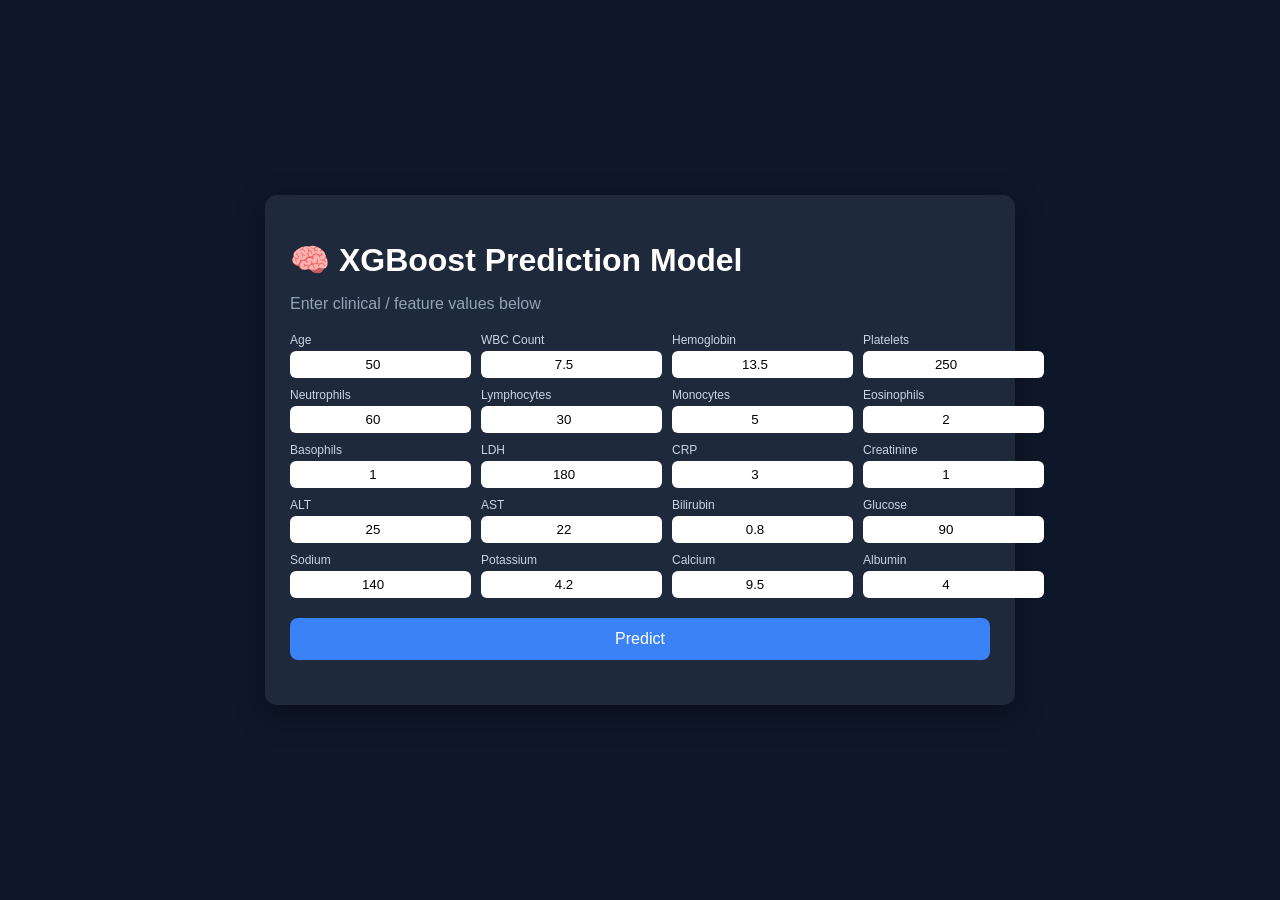
==== index.html @ 42556796 "Update the styling." ====
<!DOCTYPE html>
<html lang="en">

<head>
  <meta charset="UTF-8" />
  <meta name="viewport" content="width=device-width, initial-scale=1.0"/>
  <title>XGBoost Predictor</title>
  <link rel="stylesheet" href="style.css"/>
</head>

<body>

  <div class="container">

    <h1>🧠 XGBoost Prediction Model</h1>
    <p>Enter clinical / feature values below</p>

    <div id="inputs" class="grid"></div>

    <button onclick="predict()" id="btn">Predict</button>

    <div id="loading" class="hidden">Running model...</div>

    <div id="result" class="result"></div>

  </div>

  <script src="script.js"></script>

</body>
</html>
---- style.css ----
body {
  font-family: Arial, sans-serif;
  background: #0f172a;
  color: white;
  margin: 0;
  display: flex;
  justify-content: center;
  align-items: center;
  min-height: 100vh;
}

.container {
  width: 90%;
  max-width: 700px;
  background: #1e293b;
  padding: 25px;
  border-radius: 12px;
  box-shadow: 0 10px 30px rgba(0,0,0,0.4);
}

h1 {
  margin-bottom: 5px;
}

p {
  color: #94a3b8;
}

.grid {
  display: grid;
  grid-template-columns: repeat(4, 1fr);
  gap: 10px;
  margin-top: 20px;
}

button {
  margin-top: 20px;
  width: 100%;
  padding: 12px;
  background: #3b82f6;
  border: none;
  border-radius: 8px;
  color: white;
  font-size: 16px;
  cursor: pointer;
}

button:hover {
  background: #2563eb;
}

.result {
  margin-top: 20px;
  font-size: 18px;
  text-align: center;
}

.hidden {
  display: none;
}

.input-box {
  display: flex;
  flex-direction: column;
  font-size: 12px;
}

label {
  margin-bottom: 4px;
  color: #cbd5e1;
}

input {
  padding: 6px;
  border-radius: 6px;
  border: none;
  text-align: center;
}
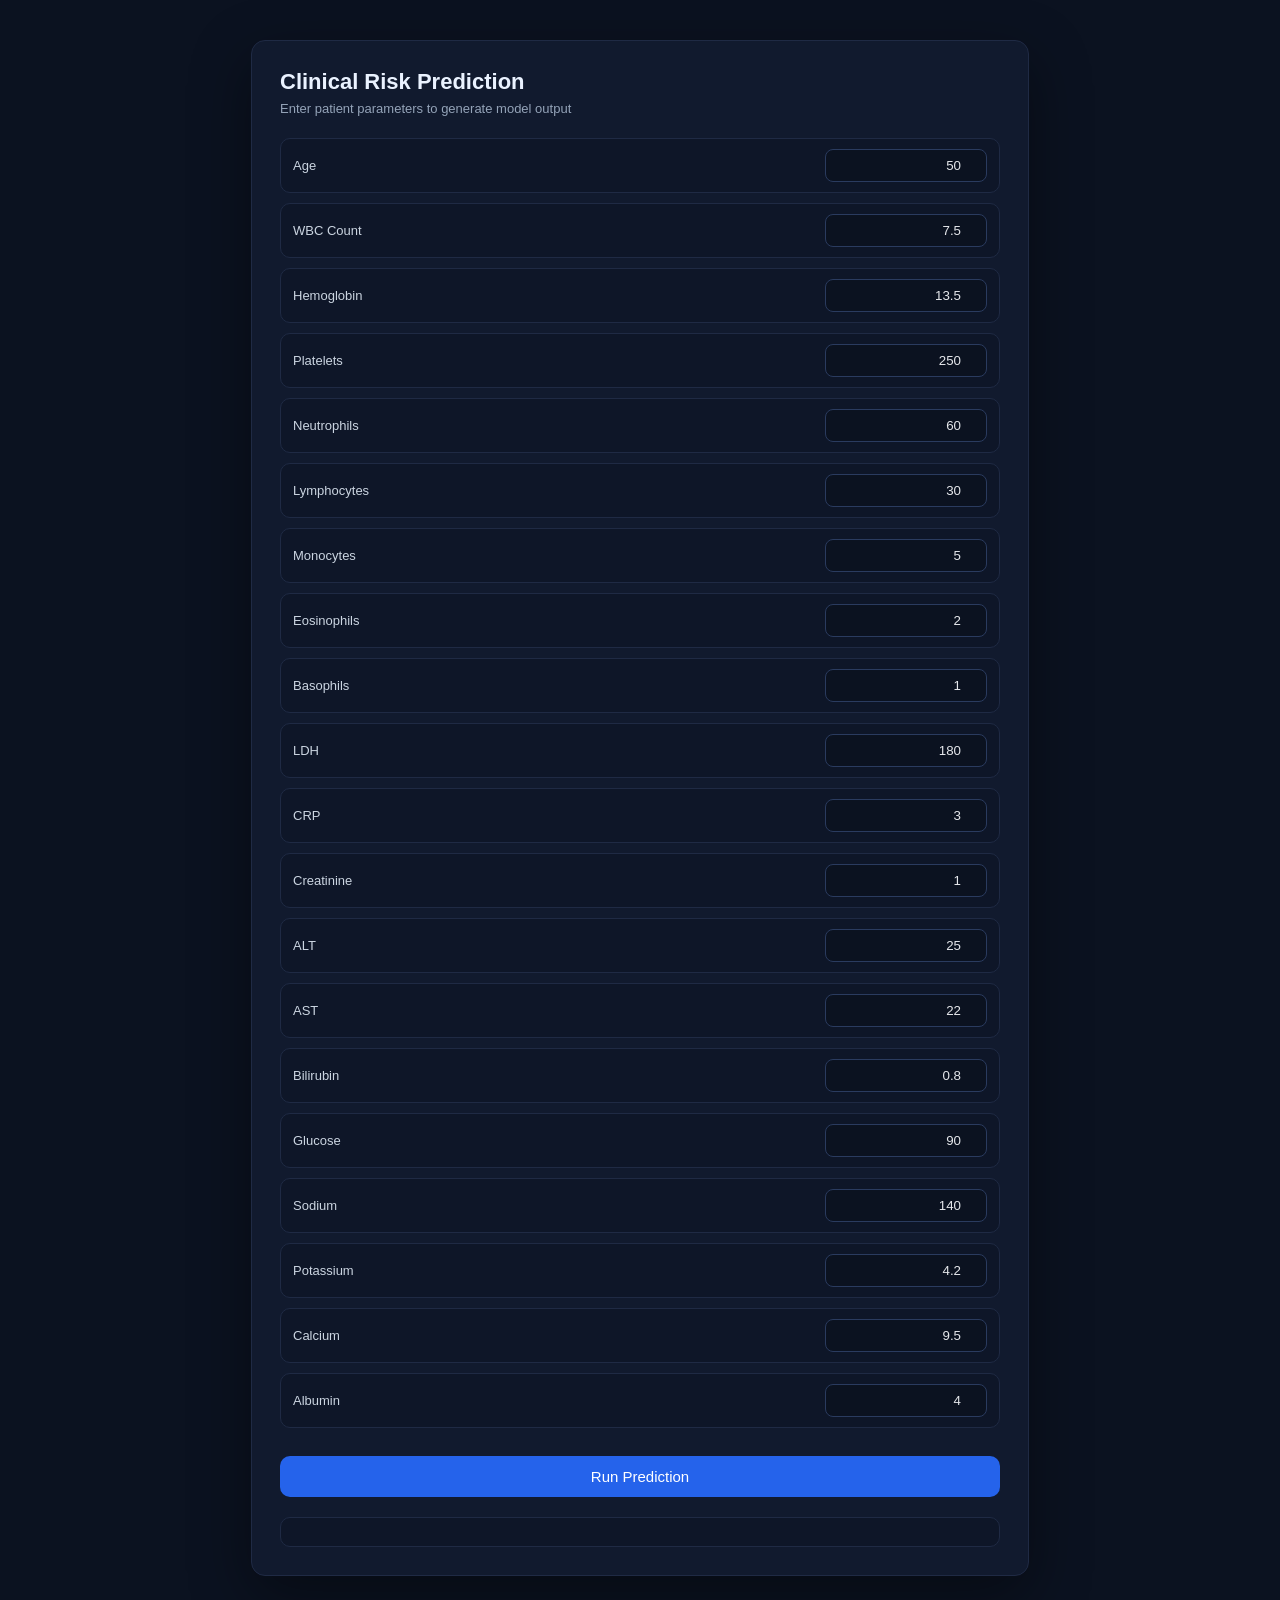
==== commit ab6b6fa5: "Update design." ====
--- a/index.html
+++ b/index.html
@@ -4,7 +4,7 @@
 <head>
   <meta charset="UTF-8" />
   <meta name="viewport" content="width=device-width, initial-scale=1.0"/>
-  <title>XGBoost Predictor</title>
+  <title>Clinical ML Predictor</title>
   <link rel="stylesheet" href="style.css"/>
 </head>
 
@@ -12,14 +12,16 @@
 
   <div class="container">
 
-    <h1>🧠 XGBoost Prediction Model</h1>
-    <p>Enter clinical / feature values below</p>
+    <div class="header">
+      <h1>Clinical Risk Prediction</h1>
+      <p>Enter patient parameters to generate model output</p>
+    </div>
 
-    <div id="inputs" class="grid"></div>
+    <div id="inputs" class="form"></div>
 
-    <button onclick="predict()" id="btn">Predict</button>
+    <button onclick="predict()" id="btn">Run Prediction</button>
 
-    <div id="loading" class="hidden">Running model...</div>
+    <div id="loading" class="hidden">Analyzing patient data...</div>
 
     <div id="result" class="result"></div>
 
--- a/style.css
+++ b/style.css
@@ -1,78 +1,115 @@
 body {
-  font-family: Arial, sans-serif;
-  background: #0f172a;
-  color: white;
   margin: 0;
+  font-family: "Inter", Arial, sans-serif;
+  background: #0b1220; /* deep clinical navy */
+  color: #e5e7eb;
   display: flex;
   justify-content: center;
-  align-items: center;
-  min-height: 100vh;
+  padding: 40px 20px;
 }
 
+/* MAIN CARD */
 .container {
-  width: 90%;
-  max-width: 700px;
-  background: #1e293b;
-  padding: 25px;
-  border-radius: 12px;
-  box-shadow: 0 10px 30px rgba(0,0,0,0.4);
+  width: 100%;
+  max-width: 720px;
+  background: #111a2e;
+  border: 1px solid #1f2a44;
+  border-radius: 14px;
+  padding: 28px;
+  box-shadow: 0 20px 60px rgba(0,0,0,0.4);
 }
 
-h1 {
-  margin-bottom: 5px;
+/* HEADER */
+.header h1 {
+  margin: 0;
+  font-size: 22px;
+  color: #eaf2ff;
 }
 
-p {
+.header p {
+  margin-top: 6px;
   color: #94a3b8;
+  font-size: 13px;
 }
 
-.grid {
-  display: grid;
-  grid-template-columns: repeat(4, 1fr);
-  gap: 10px;
-  margin-top: 20px;
+/* FORM */
+.form {
+  margin-top: 22px;
 }
 
+/* EACH ROW */
+.row {
+  display: flex;
+  justify-content: space-between;
+  align-items: center;
+  padding: 10px 12px;
+  margin-bottom: 10px;
+  background: #0e1628;
+  border: 1px solid #1f2a44;
+  border-radius: 10px;
+}
+
+/* LABEL */
+label {
+  font-size: 13px;
+  color: #cbd5e1;
+  flex: 1;
+}
+
+/* INPUT */
+input {
+  width: 140px;
+  padding: 8px 10px;
+  border-radius: 8px;
+  border: 1px solid #2a3b5f;
+  background: #0b1220;
+  color: #e5e7eb;
+  text-align: right;
+  outline: none;
+  transition: 0.2s;
+}
+
+input:focus {
+  border-color: #38bdf8;
+  box-shadow: 0 0 0 2px rgba(56,189,248,0.2);
+}
+
+/* BUTTON */
 button {
-  margin-top: 20px;
+  margin-top: 18px;
   width: 100%;
   padding: 12px;
-  background: #3b82f6;
   border: none;
-  border-radius: 8px;
+  border-radius: 10px;
+  background: #2563eb;
   color: white;
-  font-size: 16px;
+  font-size: 15px;
   cursor: pointer;
+  transition: 0.2s;
 }
 
 button:hover {
-  background: #2563eb;
+  background: #1d4ed8;
 }
 
-.result {
-  margin-top: 20px;
-  font-size: 18px;
-  text-align: center;
-}
-
+/* LOADING */
 .hidden {
   display: none;
 }
 
-.input-box {
-  display: flex;
-  flex-direction: column;
-  font-size: 12px;
+#loading {
+  margin-top: 12px;
+  font-size: 13px;
+  color: #93c5fd;
 }
 
-label {
-  margin-bottom: 4px;
-  color: #cbd5e1;
-}
-
-input {
-  padding: 6px;
-  border-radius: 6px;
-  border: none;
+/* RESULT CARD */
+.result {
+  margin-top: 20px;
+  padding: 14px;
+  background: #0e1628;
+  border: 1px solid #1f2a44;
+  border-radius: 10px;
   text-align: center;
+  font-size: 15px;
 }
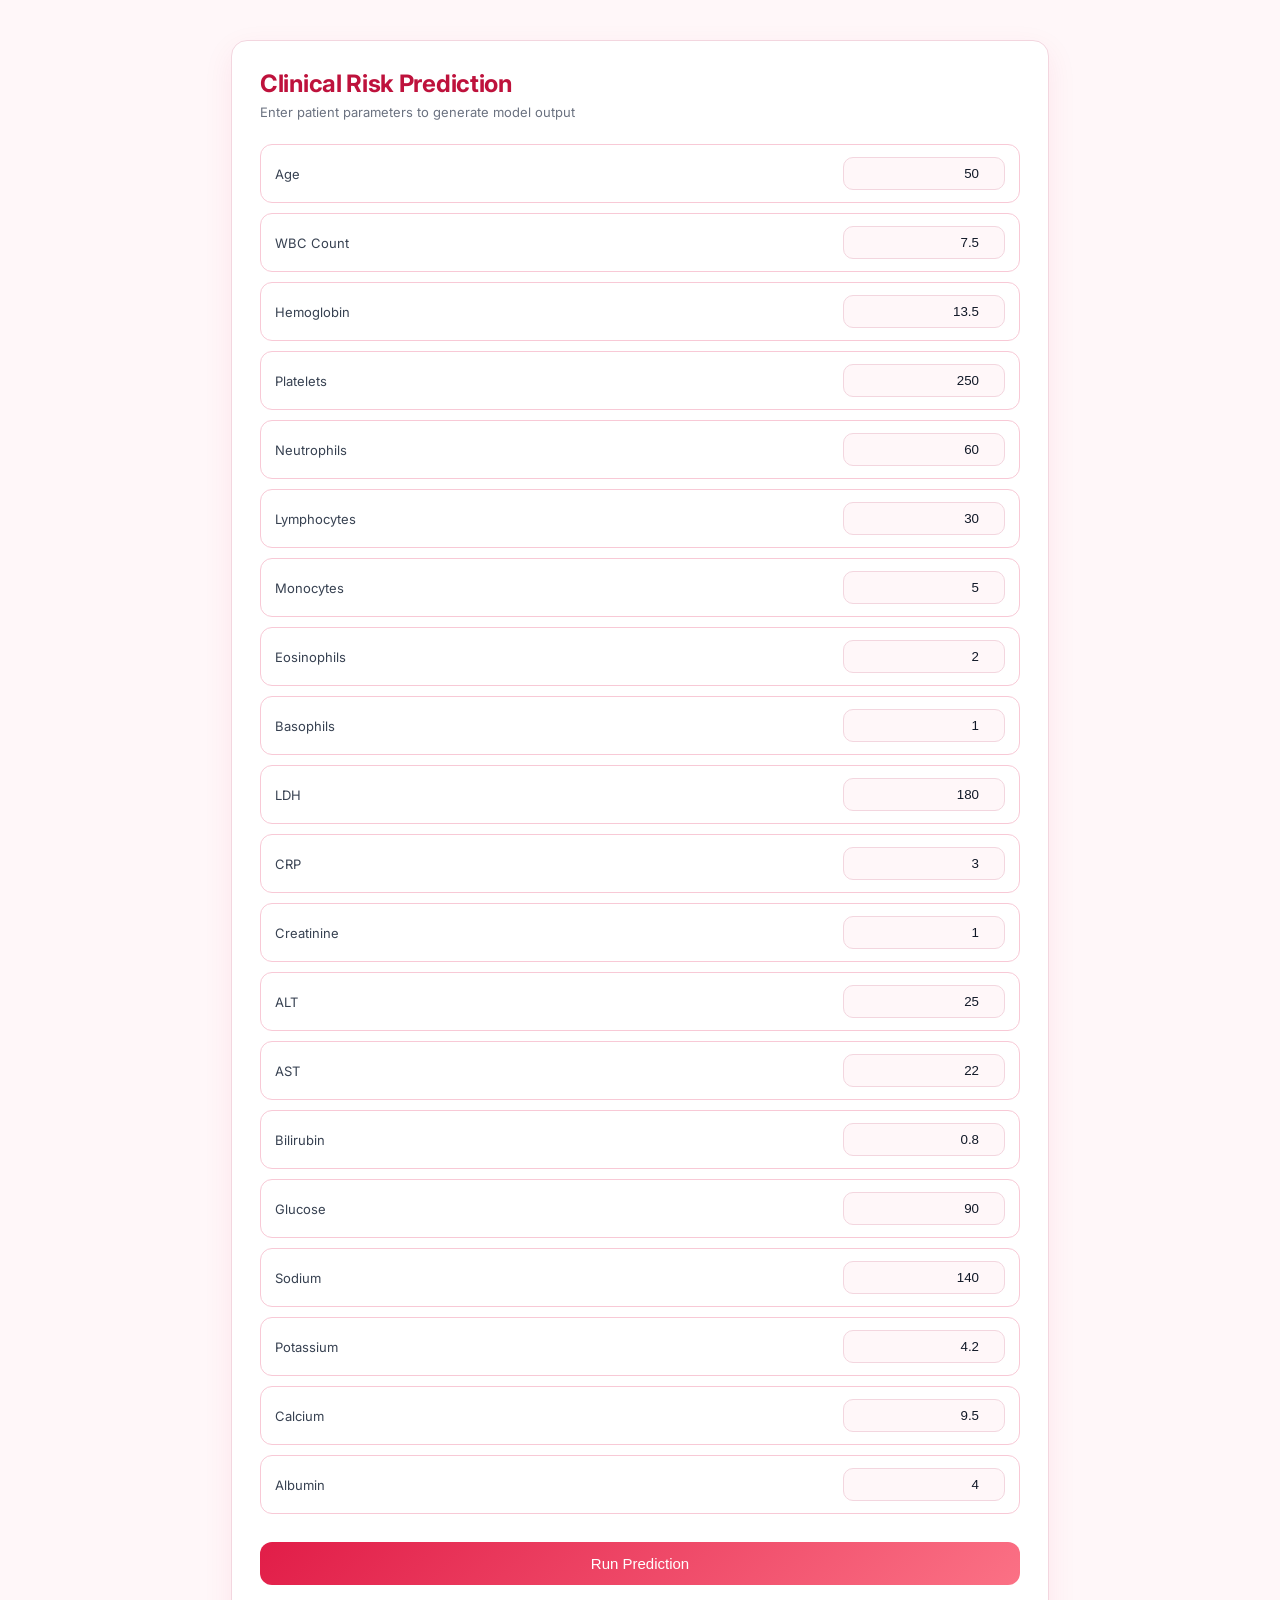
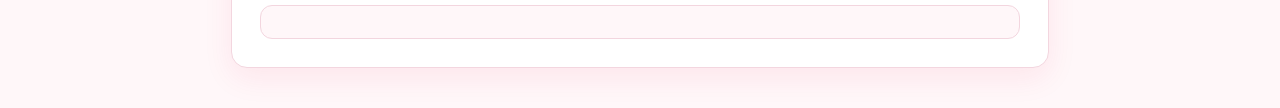
==== commit f9545214: "Change colour palette." ====
--- a/index.html
+++ b/index.html
@@ -6,6 +6,7 @@
   <meta name="viewport" content="width=device-width, initial-scale=1.0"/>
   <title>Clinical ML Predictor</title>
   <link rel="stylesheet" href="style.css"/>
+  <link href="https://fonts.googleapis.com/css2?family=Inter:wght@400;500;600&display=swap" rel="stylesheet">
 </head>
 
 <body>
--- a/style.css
+++ b/style.css
@@ -1,58 +1,65 @@
 body {
   margin: 0;
   font-family: "Inter", Arial, sans-serif;
-  background: #0b1220; /* deep clinical navy */
-  color: #e5e7eb;
+  background: #fff7f9; /* soft hematology pink-white */
+  color: #1f2937;
   display: flex;
   justify-content: center;
-  padding: 40px 20px;
+  padding: 40px 16px;
 }
 
-/* MAIN CARD */
+/* MAIN CONTAINER */
 .container {
   width: 100%;
-  max-width: 720px;
-  background: #111a2e;
-  border: 1px solid #1f2a44;
-  border-radius: 14px;
+  max-width: 760px;
+  background: #ffffff;
+  border: 1px solid #f3d6df;
+  border-radius: 16px;
   padding: 28px;
-  box-shadow: 0 20px 60px rgba(0,0,0,0.4);
+  box-shadow: 0 10px 30px rgba(225, 29, 72, 0.08);
 }
 
 /* HEADER */
 .header h1 {
   margin: 0;
-  font-size: 22px;
-  color: #eaf2ff;
+  font-size: 24px;
+  color: #be123c;
+  letter-spacing: -0.3px;
 }
 
 .header p {
   margin-top: 6px;
-  color: #94a3b8;
+  color: #6b7280;
   font-size: 13px;
 }
 
 /* FORM */
 .form {
-  margin-top: 22px;
+  margin-top: 24px;
 }
 
-/* EACH ROW */
+/* ROW (modern card-like input row) */
 .row {
   display: flex;
   justify-content: space-between;
   align-items: center;
-  padding: 10px 12px;
+  padding: 12px 14px;
   margin-bottom: 10px;
-  background: #0e1628;
-  border: 1px solid #1f2a44;
-  border-radius: 10px;
+  background: #fff;
+  border: 1px solid #f8c9d6;
+  border-radius: 12px;
+  transition: 0.2s;
+}
+
+.row:hover {
+  border-color: #e11d48;
+  box-shadow: 0 4px 12px rgba(225, 29, 72, 0.08);
 }
 
 /* LABEL */
 label {
   font-size: 13px;
-  color: #cbd5e1;
+  color: #374151;
   flex: 1;
 }
 
@@ -60,36 +67,38 @@
 input {
   width: 140px;
   padding: 8px 10px;
-  border-radius: 8px;
-  border: 1px solid #2a3b5f;
-  background: #0b1220;
-  color: #e5e7eb;
+  border-radius: 10px;
+  border: 1px solid #f3d6df;
+  background: #fff7f9;
+  color: #111827;
   text-align: right;
   outline: none;
   transition: 0.2s;
 }
 
 input:focus {
-  border-color: #38bdf8;
-  box-shadow: 0 0 0 2px rgba(56,189,248,0.2);
+  border-color: #e11d48;
+  box-shadow: 0 0 0 3px rgba(225, 29, 72, 0.12);
 }
 
 /* BUTTON */
 button {
   margin-top: 18px;
   width: 100%;
-  padding: 12px;
+  padding: 13px;
   border: none;
-  border-radius: 10px;
-  background: #2563eb;
+  border-radius: 12px;
+  background: linear-gradient(135deg, #e11d48, #fb7185);
   color: white;
   font-size: 15px;
+  font-weight: 500;
   cursor: pointer;
   transition: 0.2s;
 }
 
 button:hover {
-  background: #1d4ed8;
+  transform: translateY(-1px);
+  box-shadow: 0 10px 20px rgba(225, 29, 72, 0.2);
 }
 
 /* LOADING */
@@ -100,16 +109,21 @@
 #loading {
   margin-top: 12px;
   font-size: 13px;
-  color: #93c5fd;
+  color: #be123c;
 }
 
 /* RESULT CARD */
 .result {
   margin-top: 20px;
-  padding: 14px;
-  background: #0e1628;
-  border: 1px solid #1f2a44;
-  border-radius: 10px;
+  padding: 16px;
+  background: #fff7f9;
+  border: 1px solid #f3d6df;
+  border-radius: 12px;
   text-align: center;
   font-size: 15px;
+}
+
+/* RESULT EMPHASIS */
+.result b {
+  color: #be123c;
 }
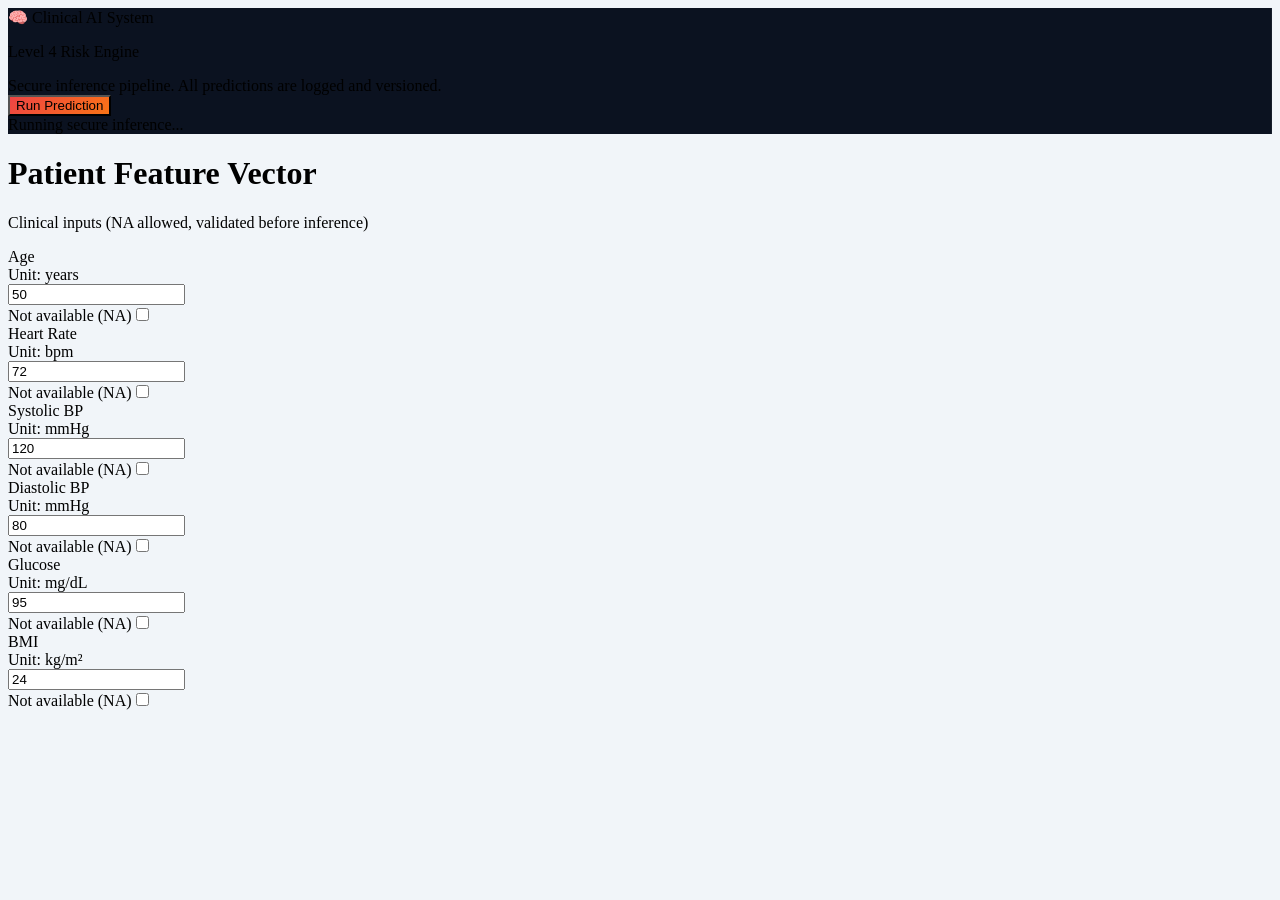
==== commit 78db41ff: "update styling." ====
--- a/index.html
+++ b/index.html
@@ -1,34 +1,45 @@
 <!DOCTYPE html>
 <html lang="en">
-
 <head>
   <meta charset="UTF-8" />
   <meta name="viewport" content="width=device-width, initial-scale=1.0"/>
-  <title>Clinical ML Predictor</title>
+  <title>Clinical AI Risk Dashboard</title>
+
   <link rel="stylesheet" href="style.css"/>
-  <link href="https://fonts.googleapis.com/css2?family=Inter:wght@400;500;600&display=swap" rel="stylesheet">
+  <link href="https://fonts.googleapis.com/css2?family=Inter:wght@400;500;600;700&display=swap" rel="stylesheet">
 </head>
 
 <body>
 
-  <div class="container">
+<div class="app">
 
-    <div class="header">
-      <h1>Clinical Risk Prediction</h1>
-      <p>Enter patient parameters to generate model output</p>
+  <aside class="sidebar">
+    <div class="logo">🧠 Clinical AI System</div>
+    <p class="subtitle">Level 4 Risk Engine</p>
+
+    <div class="info-box">
+      Secure inference pipeline. All predictions are logged and versioned.
     </div>
 
-    <div id="inputs" class="form"></div>
+    <button class="primary-btn" id="predictBtn">
+      Run Prediction
+    </button>
 
-    <button onclick="predict()" id="btn">Run Prediction</button>
+    <div id="loading" class="loading hidden">Running secure inference...</div>
 
-    <div id="loading" class="hidden">Analyzing patient data...</div>
+    <div id="result" class="result hidden"></div>
+  </aside>
 
-    <div id="result" class="result"></div>
+  <main class="main">
+    <h1>Patient Feature Vector</h1>
+    <p class="hint">Clinical inputs (NA allowed, validated before inference)</p>
 
-  </div>
+    <div id="inputs" class="grid"></div>
+  </main>
 
-  <script src="script.js"></script>
+</div>
+
+<script src="script.js"></script>
 
 </body>
 </html>
--- a/style.css
+++ b/style.css
@@ -1,129 +1,18 @@
 body {
-  margin: 0;
-  font-family: "Inter", Arial, sans-serif;
-  background: #fff7f9; /* soft hematology pink-white */
-  color: #1f2937;
-  display: flex;
-  justify-content: center;
-  padding: 40px 16px;
+  background: #f1f5f9;
 }
 
-/* MAIN CONTAINER */
-.container {
-  width: 100%;
-  max-width: 760px;
-  background: #ffffff;
-  border: 1px solid #f3d6df;
-  border-radius: 16px;
-  padding: 28px;
-  box-shadow: 0 10px 30px rgba(225, 29, 72, 0.08);
+/* stronger enterprise feel */
+.sidebar {
+  background: #0b1220;
+  border-right: 1px solid rgba(255,255,255,0.05);
 }
 
-/* HEADER */
-.header h1 {
-  margin: 0;
-  font-size: 24px;
-  color: #be123c;
-  letter-spacing: -0.3px;
+.primary-btn {
+  background: linear-gradient(135deg, #ef4444, #f97316);
 }
 
-.header p {
-  margin-top: 6px;
-  color: #6b7280;
-  font-size: 13px;
-}
-
-/* FORM */
-.form {
-  margin-top: 24px;
-}
-
-/* ROW (modern card-like input row) */
-.row {
-  display: flex;
-  justify-content: space-between;
-  align-items: center;
-  padding: 12px 14px;
-  margin-bottom: 10px;
-  background: #fff;
-  border: 1px solid #f8c9d6;
-  border-radius: 12px;
-  transition: 0.2s;
-}
-
-.row:hover {
-  border-color: #e11d48;
-  box-shadow: 0 4px 12px rgba(225, 29, 72, 0.08);
-}
-
-/* LABEL */
-label {
-  font-size: 13px;
-  color: #374151;
-  flex: 1;
-}
-
-/* INPUT */
-input {
-  width: 140px;
-  padding: 8px 10px;
-  border-radius: 10px;
-  border: 1px solid #f3d6df;
-  background: #fff7f9;
-  color: #111827;
-  text-align: right;
-  outline: none;
-  transition: 0.2s;
-}
-
-input:focus {
-  border-color: #e11d48;
-  box-shadow: 0 0 0 3px rgba(225, 29, 72, 0.12);
-}
-
-/* BUTTON */
-button {
-  margin-top: 18px;
-  width: 100%;
-  padding: 13px;
-  border: none;
-  border-radius: 12px;
-  background: linear-gradient(135deg, #e11d48, #fb7185);
-  color: white;
-  font-size: 15px;
-  font-weight: 500;
-  cursor: pointer;
-  transition: 0.2s;
-}
-
-button:hover {
-  transform: translateY(-1px);
-  box-shadow: 0 10px 20px rgba(225, 29, 72, 0.2);
-}
-
-/* LOADING */
-.hidden {
-  display: none;
-}
-
-#loading {
-  margin-top: 12px;
-  font-size: 13px;
-  color: #be123c;
-}
-
-/* RESULT CARD */
-.result {
-  margin-top: 20px;
-  padding: 16px;
-  background: #fff7f9;
-  border: 1px solid #f3d6df;
-  border-radius: 12px;
-  text-align: center;
-  font-size: 15px;
-}
-
-/* RESULT EMPHASIS */
-.result b {
-  color: #be123c;
+.primary-btn:disabled {
+  opacity: 0.5;
+  cursor: not-allowed;
 }
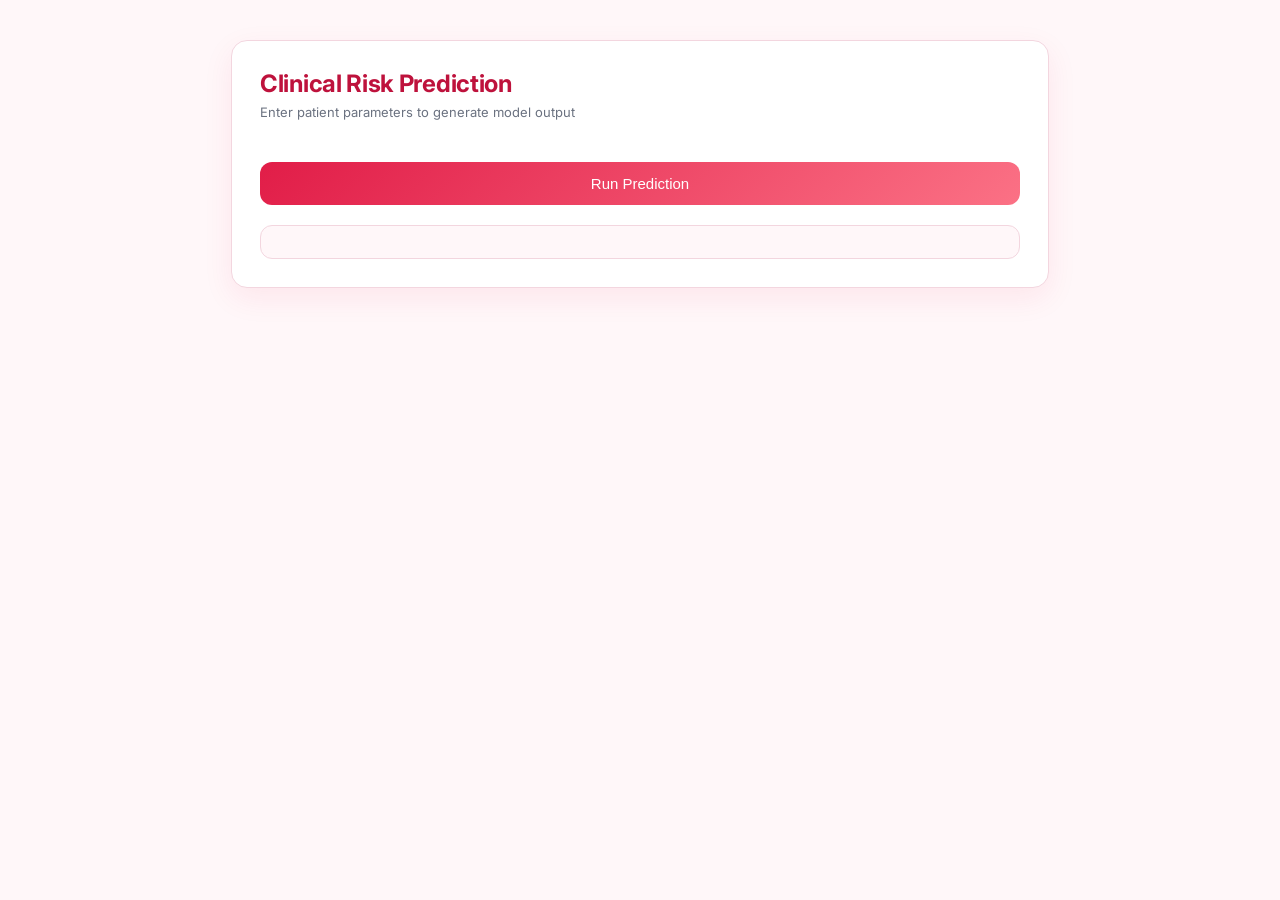
==== commit 7fd1744b: "Fix form." ====
--- a/index.html
+++ b/index.html
@@ -1,45 +1,34 @@
 <!DOCTYPE html>
 <html lang="en">
+
 <head>
   <meta charset="UTF-8" />
   <meta name="viewport" content="width=device-width, initial-scale=1.0"/>
-  <title>Clinical AI Risk Dashboard</title>
-
+  <title>Clinical ML Predictor</title>
   <link rel="stylesheet" href="style.css"/>
-  <link href="https://fonts.googleapis.com/css2?family=Inter:wght@400;500;600;700&display=swap" rel="stylesheet">
+  <link href="https://fonts.googleapis.com/css2?family=Inter:wght@400;500;600&display=swap" rel="stylesheet">
 </head>
 
 <body>
 
-<div class="app">
+  <div class="container">
 
-  <aside class="sidebar">
-    <div class="logo">🧠 Clinical AI System</div>
-    <p class="subtitle">Level 4 Risk Engine</p>
-
-    <div class="info-box">
-      Secure inference pipeline. All predictions are logged and versioned.
+    <div class="header">
+      <h1>Clinical Risk Prediction</h1>
+      <p>Enter patient parameters to generate model output</p>
     </div>
 
-    <button class="primary-btn" id="predictBtn">
-      Run Prediction
-    </button>
+    <div id="inputs" class="form"></div>
 
-    <div id="loading" class="loading hidden">Running secure inference...</div>
+    <button onclick="predict()" id="btn">Run Prediction</button>
 
-    <div id="result" class="result hidden"></div>
-  </aside>
+    <div id="loading" class="hidden">Analyzing patient data...</div>
 
-  <main class="main">
-    <h1>Patient Feature Vector</h1>
-    <p class="hint">Clinical inputs (NA allowed, validated before inference)</p>
+    <div id="result" class="result"></div>
 
-    <div id="inputs" class="grid"></div>
-  </main>
+  </div>
 
-</div>
-
-<script src="script.js"></script>
+  <script src="script.js"></script>
 
 </body>
 </html>
--- a/style.css
+++ b/style.css
@@ -1,18 +1,176 @@
 body {
-  background: #f1f5f9;
+  margin: 0;
+  font-family: "Inter", Arial, sans-serif;
+  background: #fff7f9; /* soft hematology pink-white */
+  color: #1f2937;
+  display: flex;
+  justify-content: center;
+  padding: 40px 16px;
 }
 
-/* stronger enterprise feel */
-.sidebar {
-  background: #0b1220;
-  border-right: 1px solid rgba(255,255,255,0.05);
+/* MAIN CONTAINER */
+.container {
+  width: 100%;
+  max-width: 760px;
+  background: #ffffff;
+  border: 1px solid #f3d6df;
+  border-radius: 16px;
+  padding: 28px;
+  box-shadow: 0 10px 30px rgba(225, 29, 72, 0.08);
 }
 
-.primary-btn {
-  background: linear-gradient(135deg, #ef4444, #f97316);
+/* HEADER */
+.header h1 {
+  margin: 0;
+  font-size: 24px;
+  color: #be123c;
+  letter-spacing: -0.3px;
 }
 
-.primary-btn:disabled {
-  opacity: 0.5;
-  cursor: not-allowed;
+.header p {
+  margin-top: 6px;
+  color: #6b7280;
+  font-size: 13px;
+}
+
+/* FORM */
+.form {
+  margin-top: 24px;
+}
+
+/* ROW (modern card-like input row) */
+.row {
+  display: flex;
+  justify-content: space-between;
+  align-items: center;
+  padding: 12px 14px;
+  margin-bottom: 10px;
+  background: #fff;
+  border: 1px solid #f8c9d6;
+  border-radius: 12px;
+  transition: 0.2s;
+}
+
+.row:hover {
+  border-color: #e11d48;
+  box-shadow: 0 4px 12px rgba(225, 29, 72, 0.08);
+}
+
+/* LABEL */
+label {
+  font-size: 13px;
+  color: #374151;
+  flex: 1;
+}
+
+/* INPUT */
+input {
+  width: 140px;
+  padding: 8px 10px;
+  border-radius: 10px;
+  border: 1px solid #f3d6df;
+  background: #fff7f9;
+  color: #111827;
+  text-align: right;
+  outline: none;
+  transition: 0.2s;
+}
+
+input:focus {
+  border-color: #e11d48;
+  box-shadow: 0 0 0 3px rgba(225, 29, 72, 0.12);
+}
+
+/* BUTTON */
+button {
+  margin-top: 18px;
+  width: 100%;
+  padding: 13px;
+  border: none;
+  border-radius: 12px;
+  background: linear-gradient(135deg, #e11d48, #fb7185);
+  color: white;
+  font-size: 15px;
+  font-weight: 500;
+  cursor: pointer;
+  transition: 0.2s;
+}
+
+button:hover {
+  transform: translateY(-1px);
+  box-shadow: 0 10px 20px rgba(225, 29, 72, 0.2);
+}
+
+/* LOADING */
+.hidden {
+  display: none;
+}
+
+#loading {
+  margin-top: 12px;
+  font-size: 13px;
+  color: #be123c;
+}
+
+/* RESULT CARD */
+.result {
+  margin-top: 20px;
+  padding: 16px;
+  background: #fff7f9;
+  border: 1px solid #f3d6df;
+  border-radius: 12px;
+  text-align: center;
+  font-size: 15px;
+}
+
+/* RESULT EMPHASIS */
+.result b {
+  color: #be123c;
+}
+
+.feature-block {
+  padding: 14px;
+  margin-bottom: 10px;
+  border: 1px solid #f3d6df;
+  border-radius: 12px;
+  background: #fff;
+}
+
+/* LABEL */
+.feature-label {
+  font-size: 15px;
+  font-weight: 500;
+  margin-bottom: 8px;
+  color: #1f2937;
+}
+
+/* INPUT */
+.feature-block input[type="number"] {
+  width: 100%;
+  padding: 10px;
+  border-radius: 10px;
+  border: 1px solid #f3d6df;
+  background: #fff7f9;
+  font-size: 14px;
+  margin-bottom: 8px;
+}
+
+/* NA CHECKBOX ROW */
+.na-wrapper {
+  display: flex;
+  align-items: center;
+  gap: 6px;
+  font-size: 12px;
+  color: #6b7280;
+}
+
+/* CHECKBOX ACCENT */
+.na-wrapper input {
+  accent-color: #e11d48;
+}
+
+input:disabled {
+  background: #f1f5f9;
+  color: #9ca3af;
+  font-style: italic;
 }
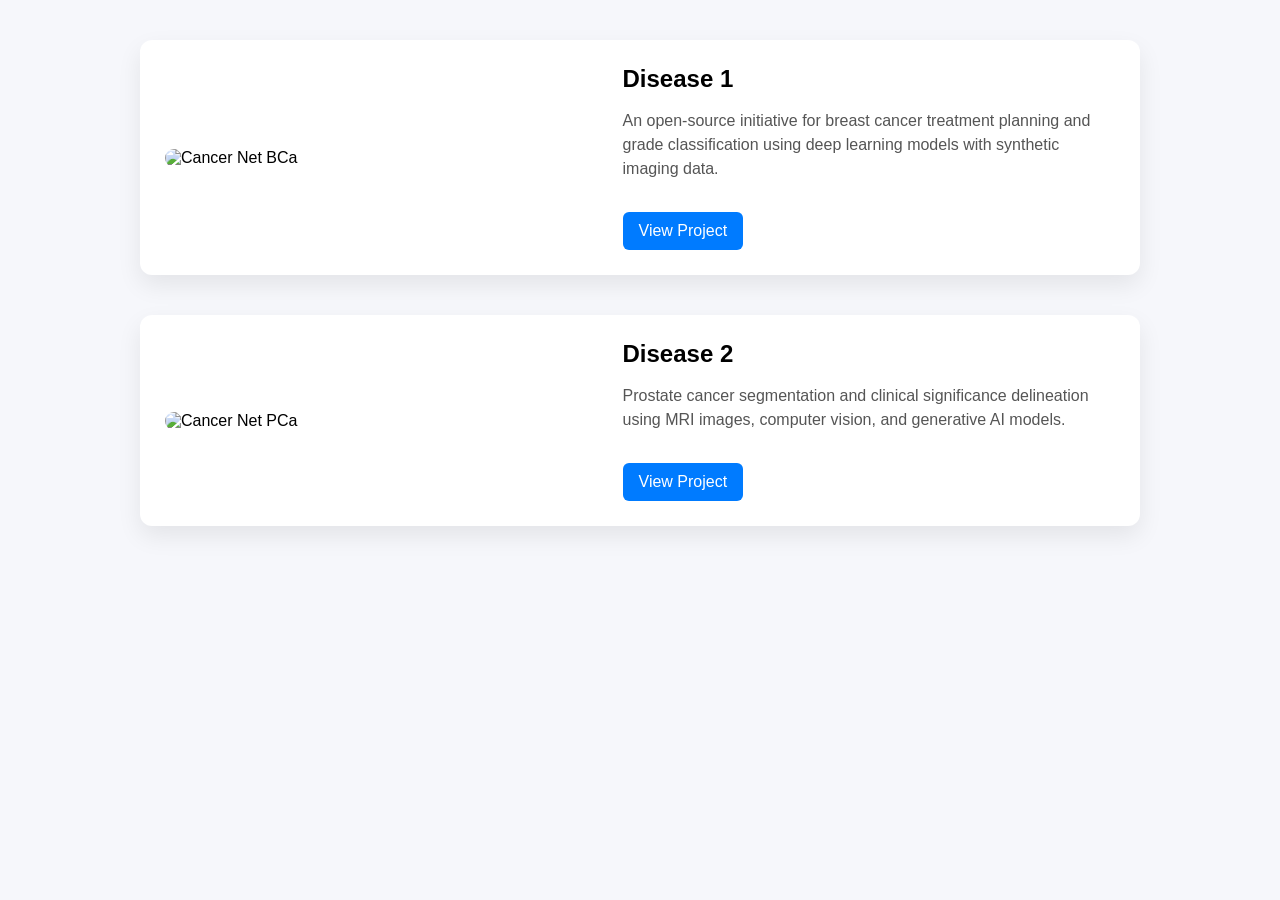
==== commit a45195ed: "Add landing page." ====
--- a/index.html
+++ b/index.html
@@ -1,34 +1,119 @@
 <!DOCTYPE html>
 <html lang="en">
+<head>
+<meta charset="UTF-8" />
+<meta name="viewport" content="width=device-width, initial-scale=1.0"/>
+<title>Projects</title>
 
-<head>
-  <meta charset="UTF-8" />
-  <meta name="viewport" content="width=device-width, initial-scale=1.0"/>
-  <title>Clinical ML Predictor</title>
-  <link rel="stylesheet" href="style.css"/>
-  <link href="https://fonts.googleapis.com/css2?family=Inter:wght@400;500;600&display=swap" rel="stylesheet">
+<style>
+body {
+  font-family: Arial, sans-serif;
+  margin: 0;
+  background: #f6f7fb;
+  padding: 40px;
+}
+
+.container {
+  max-width: 1000px;
+  margin: auto;
+  display: flex;
+  flex-direction: column;
+  gap: 40px;
+}
+
+/* Project card */
+.project {
+  display: flex;
+  gap: 30px;
+  align-items: center;
+  background: white;
+  padding: 25px;
+  border-radius: 12px;
+  box-shadow: 0 10px 25px rgba(0,0,0,0.08);
+}
+
+.project img {
+  width: 45%;
+  border-radius: 10px;
+  object-fit: cover;
+}
+
+.project-content {
+  flex: 1;
+}
+
+.project h2 {
+  margin: 0 0 10px;
+}
+
+.project p {
+  color: #555;
+  line-height: 1.5;
+}
+
+/* Link styled like button */
+.project a {
+  display: inline-block;
+  margin-top: 15px;
+  padding: 10px 16px;
+  background: #007bff;
+  color: white;
+  text-decoration: none;
+  border-radius: 6px;
+}
+
+.project a:hover {
+  background: #0056b3;
+}
+
+/* responsive */
+@media (max-width: 768px) {
+  .project {
+    flex-direction: column;
+  }
+
+  .project img {
+    width: 100%;
+  }
+}
+</style>
 </head>
 
 <body>
 
-  <div class="container">
+<div class="container">
 
-    <div class="header">
-      <h1>Clinical Risk Prediction</h1>
-      <p>Enter patient parameters to generate model output</p>
+  <!-- Project 1 -->
+  <div class="project">
+    <img src="https://via.placeholder.com/500x300" alt="Cancer Net BCa">
+
+    <div class="project-content">
+      <h2>Disease 1</h2>
+      <p>
+        An open-source initiative for breast cancer treatment planning and grade classification
+        using deep learning models with synthetic imaging data.
+      </p>
+
+      <a href="disease1.html">View Project</a>
     </div>
-
-    <div id="inputs" class="form"></div>
-
-    <button onclick="predict()" id="btn">Run Prediction</button>
-
-    <div id="loading" class="hidden">Analyzing patient data...</div>
-
-    <div id="result" class="result"></div>
-
   </div>
 
-  <script src="script.js"></script>
+  <!-- Project 2 -->
+  <div class="project">
+    <img src="https://via.placeholder.com/500x300" alt="Cancer Net PCa">
+
+    <div class="project-content">
+      <h2>Disease 2</h2>
+      <p>
+        Prostate cancer segmentation and clinical significance delineation using MRI images,
+        computer vision, and generative AI models.
+      </p>
+
+      <a href="disease2.html">View Project</a>
+    </div>
+  </div>
+
+</div>
 
 </body>
 </html>
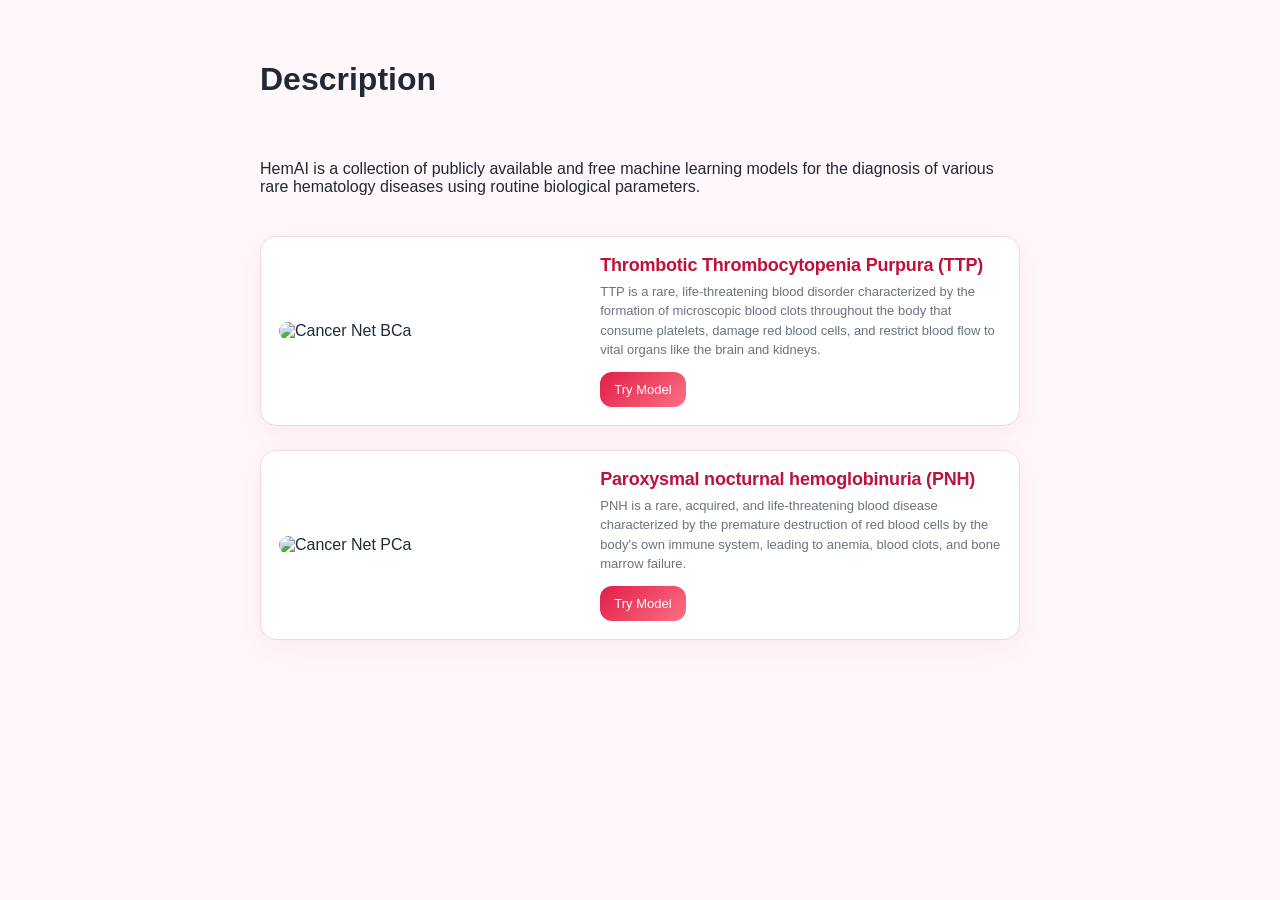
==== commit bb39b886: "Update the content for the webpage." ====
--- a/index.html
+++ b/index.html
@@ -3,73 +3,101 @@
 <head>
 <meta charset="UTF-8" />
 <meta name="viewport" content="width=device-width, initial-scale=1.0"/>
-<title>Projects</title>
+<title>HemAI</title>
 
 <style>
 body {
-  font-family: Arial, sans-serif;
   margin: 0;
-  background: #f6f7fb;
-  padding: 40px;
+  font-family: "Inter", Arial, sans-serif;
+  background: #fff7f9; /* soft pink medical theme */
+  color: #1f2937;
+  display: flex;
+  justify-content: center;
+  padding: 40px 16px;
 }
 
+/* MAIN CONTAINER */
 .container {
-  max-width: 1000px;
-  margin: auto;
+  width: 100%;
+  max-width: 760px;
   display: flex;
   flex-direction: column;
-  gap: 40px;
+  gap: 24px;
 }
 
-/* Project card */
+/* PROJECT CARD */
 .project {
   display: flex;
-  gap: 30px;
+  gap: 18px;
   align-items: center;
-  background: white;
-  padding: 25px;
-  border-radius: 12px;
-  box-shadow: 0 10px 25px rgba(0,0,0,0.08);
+  background: #ffffff;
+  border: 1px solid #f3d6df;
+  border-radius: 16px;
+  padding: 18px;
+  box-shadow: 0 10px 30px rgba(225, 29, 72, 0.06);
+  transition: 0.25s ease;
 }
 
+/* hover effect like modern SaaS cards */
+.project:hover {
+  transform: translateY(-2px);
+  box-shadow: 0 14px 35px rgba(225, 29, 72, 0.12);
+  border-color: #f8c9d6;
+}
+
+/* IMAGE */
 .project img {
-  width: 45%;
-  border-radius: 10px;
+  width: 42%;
+  border-radius: 12px;
   object-fit: cover;
 }
 
+/* TEXT AREA */
 .project-content {
   flex: 1;
 }
 
+/* TITLE */
 .project h2 {
-  margin: 0 0 10px;
+  margin: 0 0 6px;
+  font-size: 18px;
+  color: #be123c;
+  letter-spacing: -0.2px;
 }
 
+/* DESCRIPTION */
 .project p {
-  color: #555;
+  margin: 0;
+  font-size: 13px;
+  color: #6b7280;
   line-height: 1.5;
 }
 
-/* Link styled like button */
+/* BUTTON LINK */
 .project a {
   display: inline-block;
-  margin-top: 15px;
-  padding: 10px 16px;
-  background: #007bff;
+  margin-top: 12px;
+  padding: 10px 14px;
+  border-radius: 12px;
+  background: linear-gradient(135deg, #e11d48, #fb7185);
   color: white;
   text-decoration: none;
-  border-radius: 6px;
+  font-size: 13px;
+  font-weight: 500;
+  transition: 0.2s ease;
 }
 
+/* BUTTON HOVER */
 .project a:hover {
-  background: #0056b3;
+  transform: translateY(-1px);
+  box-shadow: 0 10px 20px rgba(225, 29, 72, 0.2);
 }
 
-/* responsive */
+/* RESPONSIVE */
 @media (max-width: 768px) {
   .project {
     flex-direction: column;
+    align-items: flex-start;
   }
 
   .project img {
@@ -82,19 +110,23 @@
 <body>
 
 <div class="container">
+    <h1>Description</h1>
+
+  <p>
+    HemAI is a collection of publicly available and free machine learning models for the diagnosis of various rare hematology diseases using routine biological parameters.
+  </p>
 
   <!-- Project 1 -->
   <div class="project">
     <img src="https://via.placeholder.com/500x300" alt="Cancer Net BCa">
 
     <div class="project-content">
-      <h2>Disease 1</h2>
+      <h2>Thrombotic Thrombocytopenia Purpura (TTP)</h2>
       <p>
-        An open-source initiative for breast cancer treatment planning and grade classification
-        using deep learning models with synthetic imaging data.
+        TTP is a rare, life-threatening blood disorder characterized by the formation of microscopic blood clots throughout the body that consume platelets, damage red blood cells, and restrict blood flow to vital organs like the brain and kidneys.
       </p>
 
-      <a href="disease1.html">View Project</a>
+      <a href="disease1.html">Try Model</a>
     </div>
   </div>
 
@@ -103,13 +135,12 @@
     <img src="https://via.placeholder.com/500x300" alt="Cancer Net PCa">
 
     <div class="project-content">
-      <h2>Disease 2</h2>
+      <h2>Paroxysmal nocturnal hemoglobinuria (PNH)</h2>
       <p>
-        Prostate cancer segmentation and clinical significance delineation using MRI images,
-        computer vision, and generative AI models.
+        PNH is a rare, acquired, and life-threatening blood disease characterized by the premature destruction of red blood cells by the body's own immune system, leading to anemia, blood clots, and bone marrow failure.
       </p>
 
-      <a href="disease2.html">View Project</a>
+      <a href="disease2.html">Try Model</a>
     </div>
   </div>
 
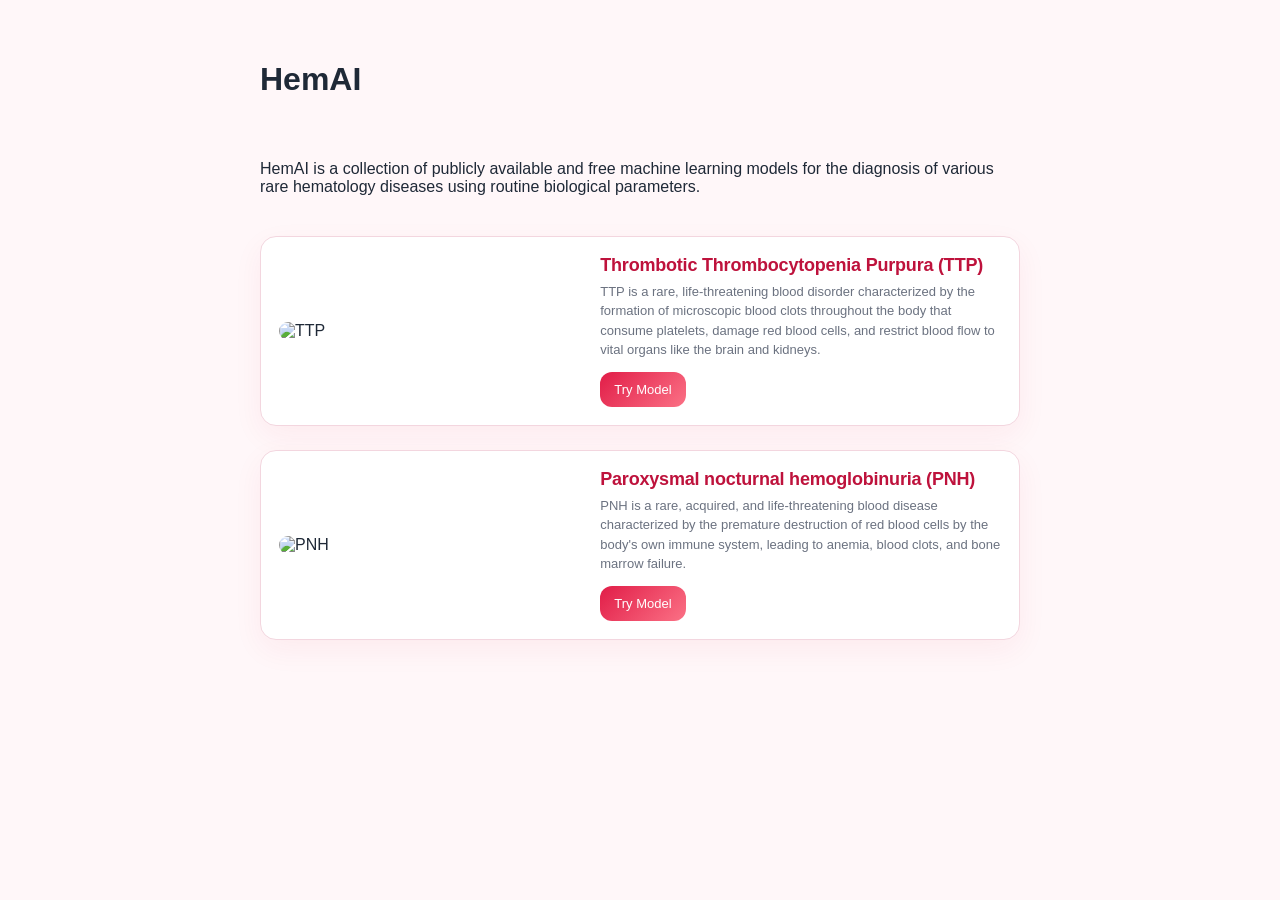
==== commit 36f5e318: "Update." ====
--- a/index.html
+++ b/index.html
@@ -110,7 +110,7 @@
 <body>
 
 <div class="container">
-    <h1>Description</h1>
+    <h1>HemAI</h1>
 
   <p>
     HemAI is a collection of publicly available and free machine learning models for the diagnosis of various rare hematology diseases using routine biological parameters.
@@ -118,7 +118,7 @@
 
   <!-- Project 1 -->
   <div class="project">
-    <img src="https://via.placeholder.com/500x300" alt="Cancer Net BCa">
+    <img src="https://via.placeholder.com/500x300" alt="TTP">
 
     <div class="project-content">
       <h2>Thrombotic Thrombocytopenia Purpura (TTP)</h2>
@@ -132,7 +132,7 @@
 
   <!-- Project 2 -->
   <div class="project">
-    <img src="https://via.placeholder.com/500x300" alt="Cancer Net PCa">
+    <img src="https://via.placeholder.com/500x300" alt="PNH">
 
     <div class="project-content">
       <h2>Paroxysmal nocturnal hemoglobinuria (PNH)</h2>
